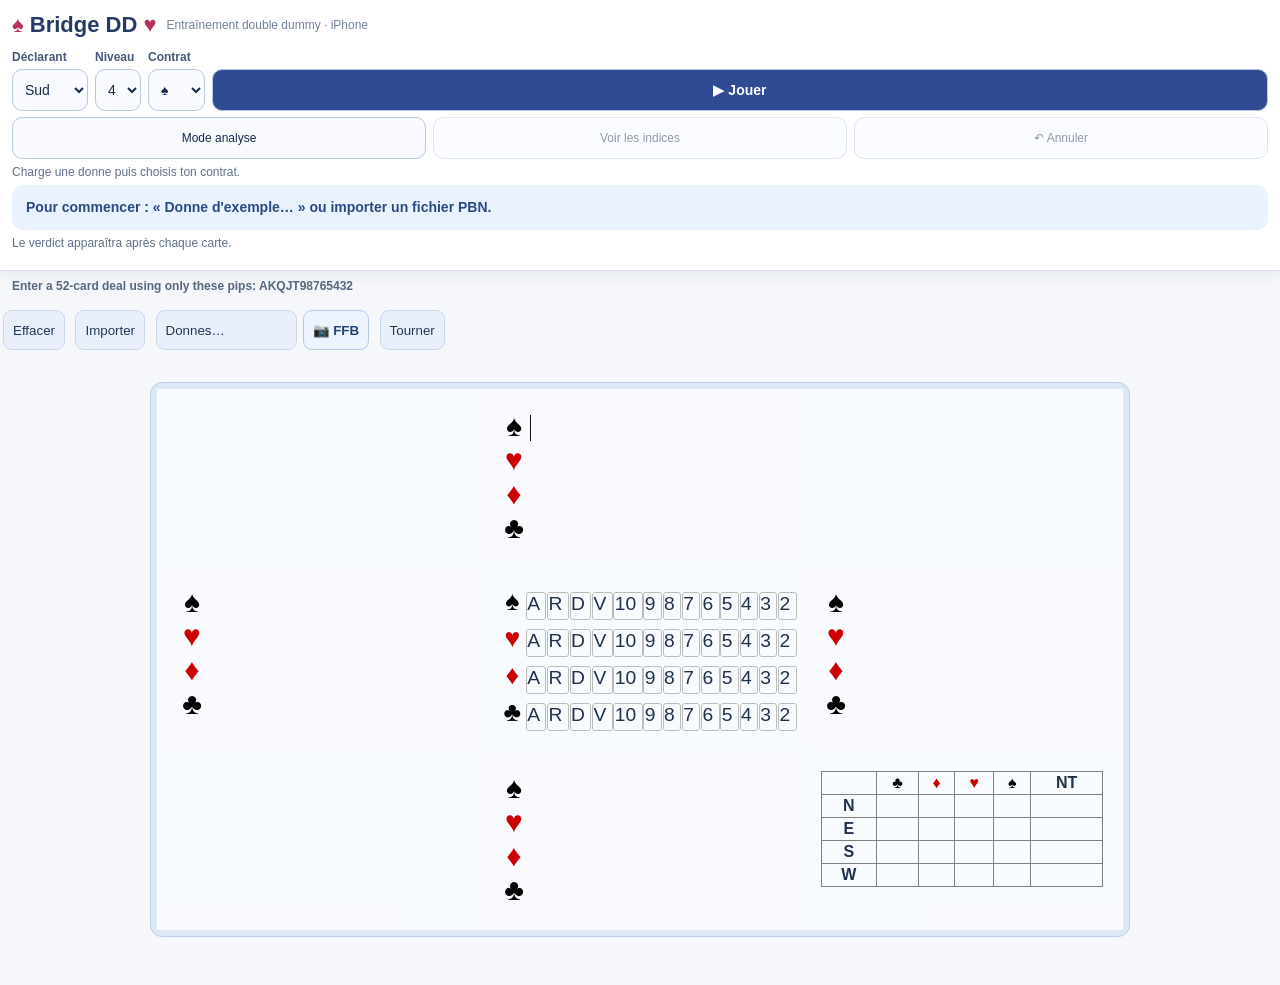
==== BridgeDD/index.html @ 89f928cb "Build Bridge DD with official DDS Web WASM" ====
<!doctype html>

<!-- Copyright 2020-2026 Adam Wildavsky

     Use of this source code is governed by an MIT-style
     license that can be found in the LICENSE file or at
     https://opensource.org/licenses/MIT

     Build WASM (from repo root): ./web/update_wasm.sh
     Serve with cross-origin isolation (required for WASM threads):
       python3 web/serve_web.py
     Then open http://127.0.0.1:8080/dds_web.html
     (file:// UI works; solving needs SharedArrayBuffer via HTTP + COOP/COEP.)
     GitHub Pages cannot set COOP/COEP; coi-serviceworker.js supplies them.
-->

<html lang="fr">
<head>
    <meta charset="utf-8">
    <!-- Safari / iOS WebKit (incl. Firefox on iPhone) ignore COEP credentialless
         for isolation. DDS assets are same-origin, so require-corp is enough. -->
    <script>
    window.coi = { coepCredentialless: () => false };
    </script>
    <script src="coi-serviceworker.js"></script>
    <link rel="stylesheet" type="text/css" href="dds_web.css">
    <title>Bridge DD · Jeu interactif</title>
<meta name="viewport" content="width=device-width, initial-scale=1, viewport-fit=cover">
<meta name="theme-color" content="#304a94">
<link rel="manifest" href="manifest.webmanifest">
<link rel="stylesheet" href="coach.css?v=aligned-v16">
<link rel="stylesheet" href="classic.css?v=aligned-v16">
<link rel="stylesheet" href="ffb_import.css?v=ffb-v3">
</head>
<body onload="pageLoad()">
    <header class="site-header">
        <h1>DDS Web</h1>
        <p class="site-tagline">Double dummy bridge solver in your browser</p>
        <p class="site-repo">
            <a href="https://github.com/dds-bridge/dds"
               target="_blank"
               rel="noopener noreferrer">Source on GitHub</a>
        </p>
    </header>

    <p class="deal-entry-hint">
    Enter a 52-card deal using only these pips: <span id=valid-pips></span>
    </p>

    <button type="button" onclick="clearTestData()">Clear entries</button>
    <button type="button" onclick="chooseDealFile()">Import deal…</button>
    <input id="import-deal-file"
           type="file"
           accept=".pbn,.lin,.dlm,.txt,text/plain"
           hidden
           onchange="handleDealFileSelected(this)">
    <select id="sample-deals"
            aria-label="Sample deals"
            onchange="handleSampleDealSelected(this)">
        <option value="" selected disabled>Sample deals…</option>
    </select>
    <button type="button" onclick="rotateClockwise()">Rotate the hands clockwise</button>

    <div id="play-bar" hidden>
        <button type="button" id="edit-hands" onclick="exitPlay()">Edit hands</button>
    </div>
    <p id="play-hint" hidden>
        Drag a highlighted card onto the trick (or click it).
        Each card shows how the contract ends (=, +N, –N) with best play and defense.
        Undo with ⌘/Ctrl-Z.
    </p>

    <br/>
    <br/>

    <div class="grid-outer">
    <div class="grid-container">
        <div class="grid-item hand-north">
            <span class="hand-suit"><spade-suit>♠</spade-suit><span id="north_spades_cards" class="hand-holding"></span><input id="north_spades" class="hand-suit-input" name="north spades" aria-label="North spades" type="text" autocomplete="off" spellcheck="false"></span><br>
            <span class="hand-suit"><heart-suit>♥</heart-suit><span id="north_hearts_cards" class="hand-holding"></span><input id="north_hearts" class="hand-suit-input" name="north hearts" aria-label="North hearts" type="text" autocomplete="off" spellcheck="false"></span><br>
            <span class="hand-suit"><diamond-suit>♦</diamond-suit><span id="north_diamonds_cards" class="hand-holding"></span><input id="north_diamonds" class="hand-suit-input" name="north diamonds" aria-label="North diamonds" type="text" autocomplete="off" spellcheck="false"></span><br>
            <span class="hand-suit"><club-suit>♣</club-suit><span id="north_clubs_cards" class="hand-holding"></span><input id="north_clubs" class="hand-suit-input" name="north clubs" aria-label="North clubs" type="text" autocomplete="off" spellcheck="false"></span><br>
            <div id="north-card-count" class="hand-card-count" aria-live="polite" hidden></div>
        </div>
        <div class="grid-item hand-east">
            <span class="hand-suit"><spade-suit>♠</spade-suit><span id="east_spades_cards" class="hand-holding"></span><input id="east_spades" class="hand-suit-input" name="east spades" aria-label="East spades" type="text" autocomplete="off" spellcheck="false"></span><br>
            <span class="hand-suit"><heart-suit>♥</heart-suit><span id="east_hearts_cards" class="hand-holding"></span><input id="east_hearts" class="hand-suit-input" name="east hearts" aria-label="East hearts" type="text" autocomplete="off" spellcheck="false"></span><br>
            <span class="hand-suit"><diamond-suit>♦</diamond-suit><span id="east_diamonds_cards" class="hand-holding"></span><input id="east_diamonds" class="hand-suit-input" name="east diamonds" aria-label="East diamonds" type="text" autocomplete="off" spellcheck="false"></span><br>
            <span class="hand-suit"><club-suit>♣</club-suit><span id="east_clubs_cards" class="hand-holding"></span><input id="east_clubs" class="hand-suit-input" name="east clubs" aria-label="East clubs" type="text" autocomplete="off" spellcheck="false"></span><br>
            <div id="east-card-count" class="hand-card-count" aria-live="polite" hidden></div>
        </div>
        <div class="grid-item hand-south">
            <span class="hand-suit"><spade-suit>♠</spade-suit><span id="south_spades_cards" class="hand-holding"></span><input id="south_spades" class="hand-suit-input" name="south spades" aria-label="South spades" type="text" autocomplete="off" spellcheck="false"></span><br>
            <span class="hand-suit"><heart-suit>♥</heart-suit><span id="south_hearts_cards" class="hand-holding"></span><input id="south_hearts" class="hand-suit-input" name="south hearts" aria-label="South hearts" type="text" autocomplete="off" spellcheck="false"></span><br>
            <span class="hand-suit"><diamond-suit>♦</diamond-suit><span id="south_diamonds_cards" class="hand-holding"></span><input id="south_diamonds" class="hand-suit-input" name="south diamonds" aria-label="South diamonds" type="text" autocomplete="off" spellcheck="false"></span><br>
            <span class="hand-suit"><club-suit>♣</club-suit><span id="south_clubs_cards" class="hand-holding"></span><input id="south_clubs" class="hand-suit-input" name="south clubs" aria-label="South clubs" type="text" autocomplete="off" spellcheck="false"></span><br>
            <div id="south-card-count" class="hand-card-count" aria-live="polite" hidden></div>
        </div>
        <div class="grid-item hand-west">
            <span class="hand-suit"><spade-suit>♠</spade-suit><span id="west_spades_cards" class="hand-holding"></span><input id="west_spades" class="hand-suit-input" name="west spades" aria-label="West spades" type="text" autocomplete="off" spellcheck="false"></span><br>
            <span class="hand-suit"><heart-suit>♥</heart-suit><span id="west_hearts_cards" class="hand-holding"></span><input id="west_hearts" class="hand-suit-input" name="west hearts" aria-label="West hearts" type="text" autocomplete="off" spellcheck="false"></span><br>
            <span class="hand-suit"><diamond-suit>♦</diamond-suit><span id="west_diamonds_cards" class="hand-holding"></span><input id="west_diamonds" class="hand-suit-input" name="west diamonds" aria-label="West diamonds" type="text" autocomplete="off" spellcheck="false"></span><br>
            <span class="hand-suit"><club-suit>♣</club-suit><span id="west_clubs_cards" class="hand-holding"></span><input id="west_clubs" class="hand-suit-input" name="west clubs" aria-label="West clubs" type="text" autocomplete="off" spellcheck="false"></span><br>
            <div id="west-card-count" class="hand-card-count" aria-live="polite" hidden></div>
        </div>
        <div class="grid-item grid-filler grid-filler-nw">
            <div id="play-score"
                 hidden
                 aria-live="polite"
                 aria-label="Tricks won"></div>
        </div>
        <div class="grid-item grid-filler grid-filler-ne">
            <div id="contract-status" hidden></div>
        </div>
        <div class="grid-item grid-filler grid-filler-center">
            <div id="deck-status"
                 role="group"
                 aria-label="Cards not yet entered in the diagram"></div>
            <div id="trick-status"
                 class="trick-status"
                 role="status"
                 aria-live="polite"
                 aria-label="Current trick"
                 hidden></div>
        </div>
        <div class="grid-item grid-filler grid-filler-sw" aria-hidden="true"></div>
        <div class="grid-item grid-filler grid-filler-se">
            <div id="result-table-hint" class="result-table-hint" hidden></div>
            <table id="result-table"
                   cellspacing="2"
                   cellpadding="2"
                   border="1">
               <tr>
                    <th valign="top"></th>
                    <th valign="top"><club-suit>♣</club-suit></th>
                    <th valign="top"><diamond-suit>♦</diamond-suit></th>
                    <th valign="top"><heart-suit>♥</heart-suit></th>
                    <th valign="top"><spade-suit>♠</spade-suit></th>
                    <th valign="top">NT</th>
                </tr>
                <tr>
                    <th valign="top">N</th>
                    <td valign="top"><br></td>
                    <td valign="top"><br></td>
                    <td valign="top"><br></td>
                    <td valign="top"><br></td>
                    <td valign="top"><br></td>
                </tr>
                <tr>
                    <th valign="top">E</th>
                    <td valign="top"><br></td>
                    <td valign="top"><br></td>
                    <td valign="top"><br></td>
                    <td valign="top"><br></td>
                    <td valign="top"><br></td>
                </tr>
                <tr>
                    <th valign="top">S</th>
                    <td valign="top"><br></td>
                    <td valign="top"><br></td>
                    <td valign="top"><br></td>
                    <td valign="top"><br></td>
                    <td valign="top"><br></td>
                </tr>
                <tr>
                    <th valign="top">W</th>
                    <td valign="top"><br></td>
                    <td valign="top"><br></td>
                    <td valign="top"><br></td>
                    <td valign="top"><br></td>
                    <td valign="top"><br></td>
                </tr>
            </table>
            <p id="result" aria-live="polite"></p>
        </div>
    </div>
    </div>

    <section id="faq" class="faq" aria-labelledby="faq-heading">
        <h2 id="faq-heading">FAQ</h2>
        <details>
            <summary>What is DDS Web?</summary>
            <p>
                DDS Web is a browser demo of
                <a href="https://github.com/dds-bridge/dds"
                   target="_blank"
                   rel="noopener noreferrer">DDS</a>,
                a double dummy originally written by Bo Haglund. It runs entirely
                client-side via WebAssembly: enter a deal (or import one),
                and the page fills a double-dummy table of max tricks by
                declarer and strain.
            </p>
        </details>
        <details>
            <summary>Does my deal leave my browser?</summary>
            <p>
                No. Cards, imports, and solve results stay on your device.
                The solver module is downloaded once with the page; nothing
                is sent to a server to analyze a deal.
            </p>
        </details>
        <details>
            <summary>How do I play through a contract?</summary>
            <p>
                After the double-dummy table appears, click a cell to enter
                play for that declarer and strain (or that seat on lead for a
                partial deal). Drag or click a highlighted card to play it;
                each card shows the contract outcome with best play and
                defense. Undo with ⌘/Ctrl-Z, or choose Edit hands to leave
                play mode.
            </p>
        </details>
    </section>

    <script src="dds_web_wasm_bin.js"></script>
    <script src="dds_web_wasm.js"></script>
    <script src="dds_web_deal_import.js"></script>
    <script src="dds_web_core.js"></script>
    <script src="dds_web_solve.js"></script>
    <script src="dds_web_play.js"></script>
    <script src="dds_web_sample_deals.js"></script>
    <script src="dds_web.js"></script>
<script src="coach_rules.js?v=optimal-v14"></script>
<script src="coach.js?v=played-v15"></script>
<script src="classic.js?v=aligned-v16"></script>
<script src="ffb_parse.js?v=ffb-v3"></script>
<script src="ffb_fast.js?v=ffb-v3"></script>
<script src="ffb_import.js?v=ffb-v5"></script>

</body>
</html>
---- BridgeDD/dds_web.css ----
/* Copyright 2020-2026 Adam Wildavsky

   Use of this source code is governed by an MIT-style
   license that can be found in the LICENSE file or at
   https://opensource.org/licenses/MIT
*/

.site-header {
  margin: 0 0 1rem;
}

.site-header h1 {
  margin: 0 0 0.25rem;
  font-size: 1.75rem;
  font-weight: 700;
}

.site-tagline {
  margin: 0 0 0.35rem;
  color: #333;
}

.site-repo {
  margin: 0;
}

.site-repo a {
  color: #0b57d0;
}

.deal-entry-hint {
  margin: 0 0 0.75rem;
  font-size: 1.1rem;
  font-weight: 600;
}

.faq {
  max-width: 1100px;
  margin: 1.5rem 0 2rem;
}

.faq h2 {
  margin: 0 0 0.5rem;
  font-size: 1.25rem;
}

.faq details {
  margin: 0.35rem 0;
  border-top: 1px solid #ccc;
  padding: 0.4rem 0;
}

.faq details:last-child {
  border-bottom: 1px solid #ccc;
}

.faq summary {
  cursor: pointer;
  font-weight: 600;
}

.faq details p {
  margin: 0.5rem 0 0.25rem;
  max-width: 42rem;
  line-height: 1.45;
}

.faq code {
  font-size: 0.95em;
}

/* Toolbar controls: flat 1px chrome like
   https://macroxue.github.io/bridge-solver/web/ — Sample deals keeps a CSS
   chevron as the only visual difference from Clear / Import / Rotate. */
body > button[type="button"],
#sample-deals {
  appearance: none;
  -webkit-appearance: none;
  background: #efefef;
  color: #000;
  border: 1px solid #767676;
  border-radius: 2px;
  box-sizing: border-box;
  height: 20px;
  padding: 0 6px;
  vertical-align: middle;
  cursor: pointer;
}

#sample-deals {
  background-image: url("data:image/svg+xml,%3Csvg xmlns='http://www.w3.org/2000/svg' viewBox='0 0 10 6'%3E%3Cpath d='M0 0l5 6 5-6z' fill='%23555'/%3E%3C/svg%3E");
  background-repeat: no-repeat;
  background-position: right 0.45rem center;
  background-size: 0.55rem;
  padding-right: 1.6rem;
}

.grid-outer {
  background-color: #2196F3;
  padding: 10px;
  max-width: 1100px;
}

.grid-container {
  display: grid;
  grid-template-areas:
    "nw north ne"
    "west center east"
    "sw south se";
  grid-template-columns: 1.5fr 1.5fr 1.5fr;
  background-color: #2196F3;
}

.hand-north {
  grid-area: north;
}

.hand-east {
  grid-area: east;
}

.hand-south {
  grid-area: south;
}

.hand-west {
  grid-area: west;
}

.grid-filler-nw {
  grid-area: nw;
}

.grid-filler-ne {
  grid-area: ne;
}

.grid-filler-center {
  grid-area: center;
}

.grid-item.grid-filler-center {
  align-items: center;
  display: flex;
  font-size: 30px;
  justify-content: flex-start;
  /* Keep left padding so suit glyphs line up with N/S; free space toward East. */
  padding-right: 0.25rem;
}

.grid-filler-sw {
  grid-area: sw;
}

.grid-filler-se {
  grid-area: se;
}

.grid-item {
  background-color: rgba(255, 255, 255, 0.8);
  border: 0px solid rgba(0, 0, 0, 0.8);
  /* Allow long holdings to overflow the cell instead of widening the column. */
  min-width: 0;
  padding: 20px;
  font-size: 30px;
  text-align: center;
}

.grid-item.hand-north,
.grid-item.hand-east,
.grid-item.hand-south,
.grid-item.hand-west {
  text-align: left;
}

.grid-filler {
  padding: 20px;
}

/* After .grid-item so font-size wins over the hand diagram's 30px. */
.grid-item.grid-filler-ne {
  align-items: center;
  display: flex;
  font-size: 1.25rem;
  justify-content: center;
}

.grid-item.grid-filler-se {
  align-items: center;
  display: flex;
  flex-direction: column;
  font-size: 1rem;
  justify-content: center;
}

.result-table-hint {
  font-size: 0.85rem;
  line-height: 1.2;
  margin-bottom: 0.35em;
  text-align: center;
}

#result {
  font-size: 0.9rem;
  line-height: 1.2;
  margin: 0.45em 0 0;
  min-height: 1.2em;
  text-align: center;
}

.contract-status-panel {
  align-items: baseline;
  display: flex;
  gap: 0.2em;
  line-height: 1.2;
  text-align: center;
}

.contract-status-denom {
  font-size: 1.6em;
}

.contract-status-by {
  font-size: 1em;
}

.contract-status-declarer {
  font-size: 1.6em;
  font-weight: 700;
}

#result-table {
  border-collapse: collapse;
  width: 100%;
}

#result-table td {
  cursor: pointer;
}

#result-table td:focus-visible {
  outline: 2px solid #1565c0;
  outline-offset: -2px;
}

#result-table td.result-cell-selected {
  background-color: #bbdefb;
  outline: 2px solid #1565c0;
  outline-offset: -2px;
}

.hand-card-count {
  font-size: 1rem;
  margin-top: 0.25rem;
  /* Match .grid-item's 30px × 1em suit-glyph column (not 1em of 1rem). */
  padding-left: 30px;
}

.hand-holding {
  display: inline;
}

.hand-suit,
.deck-suit-row {
  align-items: baseline;
  gap: 0;
  text-align: left;
  white-space: nowrap;
}

.hand-suit {
  cursor: text;
  display: inline-flex;
}

.deck-suit-row {
  display: flex;
  min-height: 1.2em;
}

/* Fixed glyph column so first pip of each suit / seat shares one vertical edge. */
.hand-suit > :is(spade-suit, heart-suit, diamond-suit, club-suit),
.deck-suit-row > :is(spade-suit, heart-suit, diamond-suit, club-suit) {
  display: inline-block;
  flex: 0 0 1em;
  text-align: center;
  width: 1em;
}

.hand-suit-input {
  background: transparent;
  border: none;
  caret-color: transparent;
  color: transparent;
  font: inherit;
  margin: 0;
  min-width: 0.65em;
  outline: none;
  padding: 0;
  width: 0.65em;
}

.hand-suit-input:focus {
  caret-color: transparent;
}

.hand-card {
  background: transparent;
  border: 1px solid #bbb;
  border-radius: 0.15em;
  color: inherit;
  cursor: text;
  /* Below the seat's 30px so corner trick digits clear the pip glyph. */
  font-size: 0.72em;
  line-height: 1.15;
  /* No left margin: suit glyph sits flush; right margin separates dealt pips. */
  margin: 0 0.04em 0 0;
  padding: 0 0.28em 0.18em 0.02em;
  position: relative;
}

.hand-card[draggable="true"] {
  cursor: grab;
}

.hand-card-dragging {
  opacity: 0.45;
}

.drop-target-active {
  outline: 2px dashed #333;
  outline-offset: -4px;
}

.hand-card-tricks {
  bottom: 0.02em;
  font-size: 0.42em;
  font-weight: 700;
  line-height: 1;
  position: absolute;
  right: 0.04em;
}

.hand-card:hover,
.hand-card:focus-visible {
  border-color: #555;
  outline: none;
  text-decoration: none;
}

.hand-caret {
  animation: hand-caret-blink 1s step-end infinite;
  background: #111;
  display: inline-block;
  height: 0.85em;
  margin: 0 0.02em;
  vertical-align: middle;
  width: 1px;
}

@keyframes hand-caret-blink {
  50% {
    opacity: 0;
  }
}

td {
  text-align: center;
}

#deck-status {
  display: flex;
  flex-direction: column;
  gap: 0.15rem;
  line-height: 1.25;
  text-align: left;
  white-space: nowrap;
}

#play-bar {
  align-items: center;
  display: flex;
  gap: 0.5rem;
  justify-content: space-between;
  margin-top: 0.5rem;
  max-width: 1100px;
}

#play-bar[hidden],
#play-hint[hidden],
#play-score[hidden],
#trick-status[hidden] {
  display: none !important;
}

#play-hint {
  color: #444;
  font-size: 0.95rem;
  margin: 0.4rem 0 0;
  max-width: 1100px;
}

#play-score {
  font-size: 0.55em;
  font-weight: 700;
  line-height: 1.3;
  text-align: left;
  white-space: nowrap;
}

.grid-item.grid-filler-nw {
  align-items: flex-start;
  display: flex;
  font-size: 30px;
  justify-content: flex-start;
}

.trick-status {
  display: grid;
  font-family: monospace;
  font-size: 0.85em;
  gap: 0.35rem 0.5rem;
  grid-template-areas:
    ". n ."
    "w . e"
    ". s .";
  grid-template-columns: repeat(3, minmax(2.2rem, auto));
  justify-items: center;
  line-height: 1.2;
}

.trick-status .trick-n { grid-area: n; }
.trick-status .trick-w { grid-area: w; }
.trick-status .trick-e { grid-area: e; }
.trick-status .trick-s { grid-area: s; }

.trick-status .trick-card {
  background: #fff;
  border: 1px solid #ccc;
  border-radius: 3px;
  min-width: 2rem;
  padding: 0.1rem 0.25rem;
  text-align: center;
}

/* Defense if an empty shell slips into the DOM (start of play / mid-trick). */
.trick-status .trick-card:empty,
.trick-status .trick-card[hidden] {
  display: none !important;
}

.hand-card.hand-card-playable {
  background: #eef6ff;
  border-color: #99c;
  cursor: grab;
}

.hand-card.hand-card-playable:hover,
.hand-card.hand-card-playable:focus-visible {
  background: #d8ebff;
  border-color: #678;
}

.hand-card-tricks.diff-plus,
.hand-card-tricks.diff-zero {
  color: #080;
}

.hand-card-tricks.diff-minus {
  color: #c00;
}

body.playing .hand-suit-input {
  pointer-events: none;
}

body.playing #deck-status {
  display: none;
}

/* Suit glyphs are DOM text; .hand-card sets color: inherit so nested/sibling
   pips stay black even when the suit glyph is red. */
spade-suit,
club-suit {
  color: #000;
}

heart-suit,
diamond-suit {
  color: #c00;
}
---- BridgeDD/coach.css ----
:root{font-family:-apple-system,BlinkMacSystemFont,"Segoe UI",sans-serif;color-scheme:light}
*{box-sizing:border-box}
body{background:#f5f7fb!important;color:#20314b!important;max-width:100vw;overflow-x:hidden;margin:0;padding:0 0 30px}
#coach-toolbar{padding:12px 12px 14px;background:#fff;border-bottom:1px solid #d6e0ef;box-shadow:0 2px 15px #0e275218}
.coach-title{display:flex;align-items:center;gap:10px;flex-wrap:wrap;margin-bottom:12px}
.coach-title strong{font-size:22px;color:#b83158}
.coach-title strong span{color:#263a68}
.coach-title small{color:#71819a;font-size:12px}
.coach-fields,.coach-actions{display:flex;gap:7px;align-items:end;flex-wrap:wrap;margin:6px 0}
.coach-fields label{display:flex;flex-direction:column;gap:5px;font-size:12px;color:#465a78;font-weight:650}
#coach-toolbar select,#coach-toolbar button{border:1px solid #b8c9e2;border-radius:10px;background:#f8faff;color:#182b4d;padding:9px 8px;min-height:42px;font-size:14px;touch-action:manipulation}
#coach-toolbar button{cursor:pointer}
#coach-toolbar button:disabled{opacity:.48}
#coach-toolbar .coach-primary{background:#304a94;color:#fff;font-weight:700;flex:1;min-width:130px}
.coach-actions>button{flex:1;font-size:12px!important;padding:9px 5px!important}
.coach-hint{font-size:12px;color:#60718a;margin:6px 0}
.coach-verdict{padding:12px 14px;border-radius:11px;font-size:14px;font-weight:600;line-height:1.5}
.coach-verdict.neutral{background:#eaf1ff;color:#294b83}
.coach-verdict.good{background:#dff4e7;color:#12623b}
.coach-verdict.bad{background:#fff0eb;color:#992c23}
.site-header,#faq{display:none!important}
.deal-entry-hint{padding:8px 12px 0;font-size:12px!important;color:#56677f}
body>button,body>#sample-deals{margin:5px 3px!important;min-height:40px;height:auto!important;border-radius:9px!important;background:#eaf0fb!important;color:#213759!important;border:1px solid #cbd8eb!important;padding:7px 9px!important}
#play-bar{padding:7px 12px}#play-hint{padding:0 12px;font-size:12px;color:#596981;line-height:1.5}
.grid-outer{max-width:980px!important;width:calc(100% - 12px);margin:9px auto!important;border:1px solid #bdcde6;border-radius:12px!important;background:#dce8f5!important;padding:6px!important}
.grid-container{background:transparent!important}
.hand-card{touch-action:manipulation;cursor:pointer}
.hand-card-playable{outline:0!important;outline-offset:0}
.coach-training .hand-card-tricks,.coach-training #result-table{display:none!important}

/* V16 : aucune bordure/fond/case autour des cartes, sur PC comme sur mobile.
   Optimal en vert vif, non optimal en noir, déjà jouée en gris. */
#coach-color-legend[hidden]{display:none!important}
.coach-color-legend{
 display:flex;align-items:center;gap:11px;flex-wrap:wrap;
 margin:3px 0 5px;font-size:12px;color:#687992;line-height:1.2;
}
.bridge-key-green{color:#00ad39;font-weight:900}
.bridge-key-black{color:#050505;font-weight:750}
#coach-color-progress{color:#62728b;font-weight:500}
.grid-item .hand-holding{gap:3px!important}
.grid-item .hand-holding>.hand-card,
.grid-item .hand-holding>.hand-card.hand-card-playable,
.grid-item .hand-holding>.hand-card.hand-card-playable:hover{
 background:transparent!important;
 border:0!important;border-radius:0!important;
 box-shadow:none!important;
 outline:0!important;
 text-decoration:none!important;
}
.grid-item .hand-holding>.hand-card:focus-visible{
 outline:0!important;
 text-decoration:underline!important;
}
body.playing.coach-analysis .grid-item .hand-holding>.hand-card.hand-card-playable.bridge-optimal{
 color:#00ad39!important;-webkit-text-fill-color:#00ad39!important;
 font-weight:900!important;
 background:transparent!important;border:0!important;outline:0!important;
}
body.playing.coach-analysis .grid-item .hand-holding>.hand-card.hand-card-playable.bridge-nonoptimal{
 color:#050505!important;-webkit-text-fill-color:#050505!important;
 font-weight:600!important;
 background:transparent!important;border:0!important;outline:0!important;
}
body.playing .grid-item .hand-holding>.hand-card.bridge-played,
body.playing.coach-analysis .grid-item .hand-holding>.hand-card.bridge-played{
 color:#a0a5ad!important;-webkit-text-fill-color:#a0a5ad!important;
 opacity:1!important;
 font-weight:500!important;
 background:transparent!important;border:0!important;box-shadow:none!important;
 text-decoration:none!important;
 cursor:default!important;
}
body.playing.coach-analysis .hand-card-tricks{display:none!important}
@media(max-width:650px){
 #coach-color-legend{font-size:10px;gap:8px;margin:2px 1px}
 #coach-color-progress{display:none}
}
---- BridgeDD/classic.css ----
/* Bridge DD : diagramme compact traditionnel pour téléphone.
   Chaque valeur reste un bouton DDS jouable, visuellement sans cadre. */
.bridge-compass{display:none!important}
@media (max-width:650px){
 html,body{width:100%;max-width:100%;overflow-x:hidden}
 body{padding-bottom:8px!important;background:#fbfcfe!important}
 #coach-toolbar{padding:5px 7px 7px!important;box-shadow:none!important}
 .coach-title{margin:0 0 3px!important}
 .coach-title strong{font-size:17px!important}
 .coach-title small{display:none!important}
 .coach-fields{display:grid!important;grid-template-columns:repeat(3,minmax(0,1fr)) minmax(86px,1.3fr);gap:4px!important;align-items:end;margin:2px 0 4px!important}
 .coach-fields label{font-size:10px;gap:2px;min-width:0}
 #coach-toolbar select{height:29px;min-height:29px;max-width:100%;font-size:13px;padding:3px 2px;border-radius:7px}
 #coach-toolbar .coach-primary{min-width:0;min-height:29px;height:29px;font-size:12px;padding:3px;border-radius:7px;white-space:nowrap}
 .coach-actions{display:flex;flex-wrap:nowrap;gap:4px;margin:4px 0}
 #coach-toolbar .coach-actions>button{min-width:0;min-height:30px;height:30px;padding:3px 2px!important;font-size:11px!important;border-radius:7px}
 #coach-step,#coach-progress,.deal-entry-hint,body>br{display:none!important}
 .coach-verdict{padding:5px 8px;line-height:1.3;font-size:12px;border-radius:7px}
 body>button,body>#sample-deals{margin:2px 1px!important;padding:3px 5px!important;font-size:11px!important;height:29px!important;min-height:29px!important;border-radius:7px!important}
 body>#sample-deals{width:94px;max-width:94px}
 #play-bar{margin:2px 6px;padding:0;min-height:0}
 #play-bar button{min-height:29px!important;height:29px!important;padding:3px 12px!important;border-radius:18px!important;border:1px solid #bdcce2!important;background:#e8effa!important;color:#294579!important;font-size:12px!important}
 #play-hint{display:none!important}

 /* Disposition classique : Nord au-dessus, Ouest et Est, Sud en-dessous */
 .grid-outer{box-sizing:border-box;width:calc(100% - 10px)!important;max-width:430px!important;margin:5px auto!important;padding:12px 3px!important;border:1px solid #d0dbea!important;border-radius:8px!important;background:#fff!important;overflow:visible!important}
 .grid-container{
   display:grid!important;
   grid-template-areas:"north north north" "west center east" "south south south"!important;
   grid-template-columns:minmax(0,43%) minmax(0,14%) minmax(0,43%)!important;
   grid-template-rows:auto auto auto!important;
   gap:12px 0!important;width:100%;max-width:100%;
   background:#fff!important;
 }
 .grid-item.hand-north,.grid-item.hand-south,.grid-item.hand-west,.grid-item.hand-east{
   box-sizing:border-box;display:flex!important;flex-direction:column!important;
   align-items:stretch!important;gap:0!important;
   background:transparent!important;border:0!important;
   padding:0!important;margin:0!important;
   max-width:100%!important;min-width:0!important;max-height:none!important;
   overflow:visible!important;white-space:nowrap!important;
   text-align:left!important;font-size:18px!important;line-height:1.3!important;
 }
 .grid-item.hand-north,.grid-item.hand-south{width:54%!important;justify-self:center!important;margin:0!important;align-self:center!important}
 .grid-item.hand-west{width:100%!important;padding:0 2px!important;justify-self:end!important;align-self:center!important}
 .grid-item.hand-east{width:100%!important;padding:0 2px!important;justify-self:start!important;align-self:center!important}
 .grid-item.hand-north>br,.grid-item.hand-west>br,.grid-item.hand-east>br,.grid-item.hand-south>br{display:none!important}
 .grid-item .hand-suit{
   box-sizing:border-box;position:relative!important;display:flex!important;
   align-items:center!important;gap:3px!important;
   margin:0!important;padding:0!important;
   width:100%!important;min-width:0!important;min-height:34px!important;
   white-space:nowrap!important;font:inherit!important;cursor:pointer!important;
 }
 .grid-item .hand-suit>:is(spade-suit,heart-suit,diamond-suit,club-suit){
   display:inline-block!important;flex:0 0 18px!important;width:18px!important;
   text-align:center!important;font-size:19px!important;line-height:1.25!important;
 }
 .grid-item .hand-holding{
   box-sizing:border-box!important;display:flex!important;flex:1 1 auto!important;
   flex-wrap:nowrap!important;min-width:0!important;max-width:100%!important;
   align-items:center!important;justify-content:flex-start!important;
   gap:3px!important;overflow:visible!important;
   white-space:nowrap!important;line-height:1.2!important;
   font-size:var(--bridge-pip-font,18px)!important;
 }
 /* Cartes affichées comme un texte, sans cases, mais boutons jouables. */
 .grid-item .hand-holding>.hand-card{
   box-sizing:border-box!important;position:relative!important;display:inline-flex!important;
   align-items:center!important;justify-content:center!important;
   flex:0 0 auto!important;width:auto!important;min-width:0!important;max-width:none!important;
   height:34px!important;min-height:34px!important;
   padding:0 1px!important;margin:0!important;
   border:0!important;border-radius:0!important;
   background:transparent!important;box-shadow:none!important;
   color:#18243c!important;opacity:1!important;
   font-family:-apple-system,BlinkMacSystemFont,Arial,sans-serif!important;
   font-size:inherit!important;font-weight:500!important;line-height:1.1!important;
   letter-spacing:0!important;text-decoration:none!important;
   cursor:pointer!important;touch-action:manipulation!important;
   -webkit-tap-highlight-color:rgba(48,93,177,.2);
 }
 .grid-item .hand-card:disabled{opacity:.58!important}
 .grid-item .hand-card.hand-card-playable{
   color:inherit;
   background:transparent!important;
   border:0!important;outline:0!important;
   box-shadow:none!important;
 }
 .grid-item .hand-card:focus-visible{outline:none!important;text-decoration:underline!important}
 .grid-item .hand-card-tricks{font-size:9px!important;right:-1px;bottom:-1px}
 .grid-item .hand-suit-input{
   position:absolute!important;top:0;right:0;width:1px!important;
   min-width:1px!important;max-width:1px!important;height:1px!important;
   opacity:0!important;padding:0!important;border:0!important;pointer-events:none!important;
 }
 .grid-item .hand-card-count{display:none!important}
 .grid-item.grid-filler-center{
   box-sizing:border-box;grid-area:center!important;
   display:flex!important;position:relative!important;
   justify-content:center!important;align-items:center!important;
   min-width:0!important;min-height:136px!important;height:auto!important;
   padding:0!important;overflow:visible!important;background:transparent!important;
 }
 #deck-status{display:none!important}
 .bridge-compass{
   display:block!important;position:relative;flex:none;width:50px;height:50px;max-width:100%;
   background:#00821b;color:#fff;pointer-events:none;
   font:600 12px/1 Arial,sans-serif;
 }
 .bridge-compass span{position:absolute}
 .bridge-compass .north{top:5px;left:50%;transform:translateX(-50%)}
 .bridge-compass .south{bottom:5px;left:50%;transform:translateX(-50%)}
 .bridge-compass .west{top:50%;left:6px;transform:translateY(-50%)}
 .bridge-compass .east{top:50%;right:6px;transform:translateY(-50%)}
 #trick-status{
   position:absolute!important;left:50%!important;top:50%!important;
   transform:translate(-50%,-50%);width:87px!important;
   max-width:none!important;min-height:65px!important;z-index:2;
   pointer-events:none;grid-template-columns:repeat(3,minmax(17px,auto))!important;
   gap:2px!important;align-items:center!important;justify-items:center!important;
   font:600 12px/1.1 Arial,sans-serif!important;
 }
 #trick-status[hidden]{display:none!important}
 #trick-status .trick-card{
   display:block!important;box-sizing:border-box;min-width:24px!important;
   padding:2px 3px!important;border:1px solid #a1b6ce!important;
   border-radius:4px!important;background:white!important;
   color:#172b4b!important;white-space:nowrap!important;text-align:center!important;
 }
 .grid-filler-nw,.grid-filler-ne,.grid-filler-sw,.grid-filler-se,.result-table-hint,#result-table{display:none!important}
}
@media(max-width:359px){
 .grid-item .hand-suit{gap:2px!important;min-height:25px!important}
 .grid-item .hand-suit>:is(spade-suit,heart-suit,diamond-suit,club-suit){
   flex-basis:16px!important;width:16px!important;font-size:18px!important;
 }
 .grid-item .hand-holding{gap:3px!important}
 .bridge-compass{width:45px;height:45px}
}

/* V16 — Un seul écart entre toutes les cartes, sans distinction de longueur.
   Les mains sont symétriques autour du centre. Les boutons restent tactiles
   grâce à la hauteur des lignes, sans créer de cadres. */
@media(max-width:650px){
 .grid-item .hand-holding,
 .grid-item .hand-holding.bridge-spacious,
 .grid-item .hand-holding.bridge-medium,
 .grid-item .hand-holding.bridge-dense {
   gap:3px!important;
 }
 .grid-item .hand-holding>.hand-card,
 .grid-item .hand-holding.bridge-spacious>.hand-card,
 .grid-item .hand-holding.bridge-medium>.hand-card,
 .grid-item .hand-holding.bridge-dense>.hand-card{
   padding:0 1px!important;
   margin:0!important;
   min-height:34px!important;
   height:34px!important;
   border:0!important;border-radius:0!important;
   outline:none!important;
   background:transparent!important;
   box-shadow:none!important;
   text-decoration:none!important;
 }
 body.playing.coach-analysis .grid-item .hand-holding>.hand-card.hand-card-playable.bridge-optimal{
   color:#00ad39!important;-webkit-text-fill-color:#00ad39!important;
   font-weight:900!important;
   background:transparent!important;
   border:0!important;
 }
 body.playing.coach-analysis .grid-item .hand-holding>.hand-card.hand-card-playable.bridge-nonoptimal{
   color:#050505!important;-webkit-text-fill-color:#050505!important;
   font-weight:600!important;
   background:transparent!important;
   border:0!important;
 }
 body.playing .grid-item .hand-holding>.hand-card.bridge-played,
 body.playing.coach-analysis .grid-item .hand-holding>.hand-card.bridge-played{
   color:#a0a5ad!important;-webkit-text-fill-color:#a0a5ad!important;
   background:transparent!important;
   font-weight:500!important;
   text-decoration:none!important;
   border:0!important;
   outline:0!important;
   opacity:1!important;
 }
}
---- BridgeDD/ffb_import.css ----
/* Reconnaissance de captures FFB — écran de vérification tactile. */
#ffb-select{background:#edf3ff!important;border-color:#b6c9e9!important;color:#23427c!important;font-weight:700!important}
#ffb-dialog[hidden],#ffb-complete[hidden],#ffb-image-details[hidden]{display:none!important}
#ffb-dialog{position:fixed;inset:0;z-index:9999;font-family:-apple-system,BlinkMacSystemFont,"Segoe UI",sans-serif}
.ffb-scrim{position:absolute;inset:0;background:rgba(15,28,52,.57)}
.ffb-sheet{
 position:absolute;inset:5% 3% 4%;
 background:#fff;border-radius:16px;
 padding:12px 12px 20px;overflow-y:auto;
 box-shadow:0 12px 42px #0e264d66;
 color:#203755;overscroll-behavior:contain;
}
.ffb-head{display:flex;align-items:center;justify-content:space-between;gap:10px}
.ffb-head strong{font-size:18px}
.ffb-sheet button{border:1px solid #aebfdd;background:#eef3fc;color:#1e3968;border-radius:9px;padding:7px 10px;min-height:37px;font-size:13px;touch-action:manipulation}
.ffb-sheet button:disabled{opacity:.48}
#ffb-status{font-size:12px;line-height:1.5;color:#536b86}
#ffb-image-details{border:1px solid #d0dbeb;border-radius:8px;padding:4px 9px;margin:6px 0;font-size:12px}
#ffb-image-details img{display:block;width:100%;height:auto;max-height:210px;object-fit:contain;margin-top:7px}
.ffb-hands{display:grid;grid-template-columns:repeat(2,minmax(0,1fr));gap:9px}
.ffb-seat{min-width:0;border:1px solid #cad6ea;border-radius:11px;padding:6px 7px;margin:0}
.ffb-seat legend{font-weight:750;color:#284573;padding:0 4px;font-size:14px}
.ffb-suit-row{display:flex;align-items:center;gap:4px;margin:4px 0}
.ffb-glyph{font-size:19px;color:#151923;flex:0 0 20px}
.ffb-glyph.red{color:#d52e28}
.ffb-suit-row input{
 display:block;min-width:0;flex:1;
 background:#f7f9fe;border:1px solid #b9cbe4;border-radius:5px;
 font:600 15px/1.3 -apple-system,BlinkMacSystemFont,sans-serif;
 color:#1b2d4a;padding:5px 3px;
}
.ffb-validation{font-size:12px;line-height:1.6;border-radius:9px;padding:9px;margin:10px 0}
.ffb-validation.good{color:#17623b;background:#e4f5e8}
.ffb-validation.warn{color:#7c4b17;background:#fff3e4}
.ffb-buttons{display:flex;align-items:center;gap:7px;flex-wrap:wrap}
#ffb-apply{background:#304a94;color:white;font-weight:750;flex:1}
.ffb-privacy{color:#69809b;font-size:11px;line-height:1.45}
@media(max-width:360px){
 .ffb-sheet{inset:3% 2% 2%;padding:10px}
 .ffb-suit-row input{font-size:13px}
 .ffb-seat{padding:5px}
}
@media (max-width:650px){
 #ffb-select{min-height:29px!important;height:29px!important;margin:2px 1px!important;padding:3px 6px!important;font-size:11px!important;border-radius:7px!important}
}
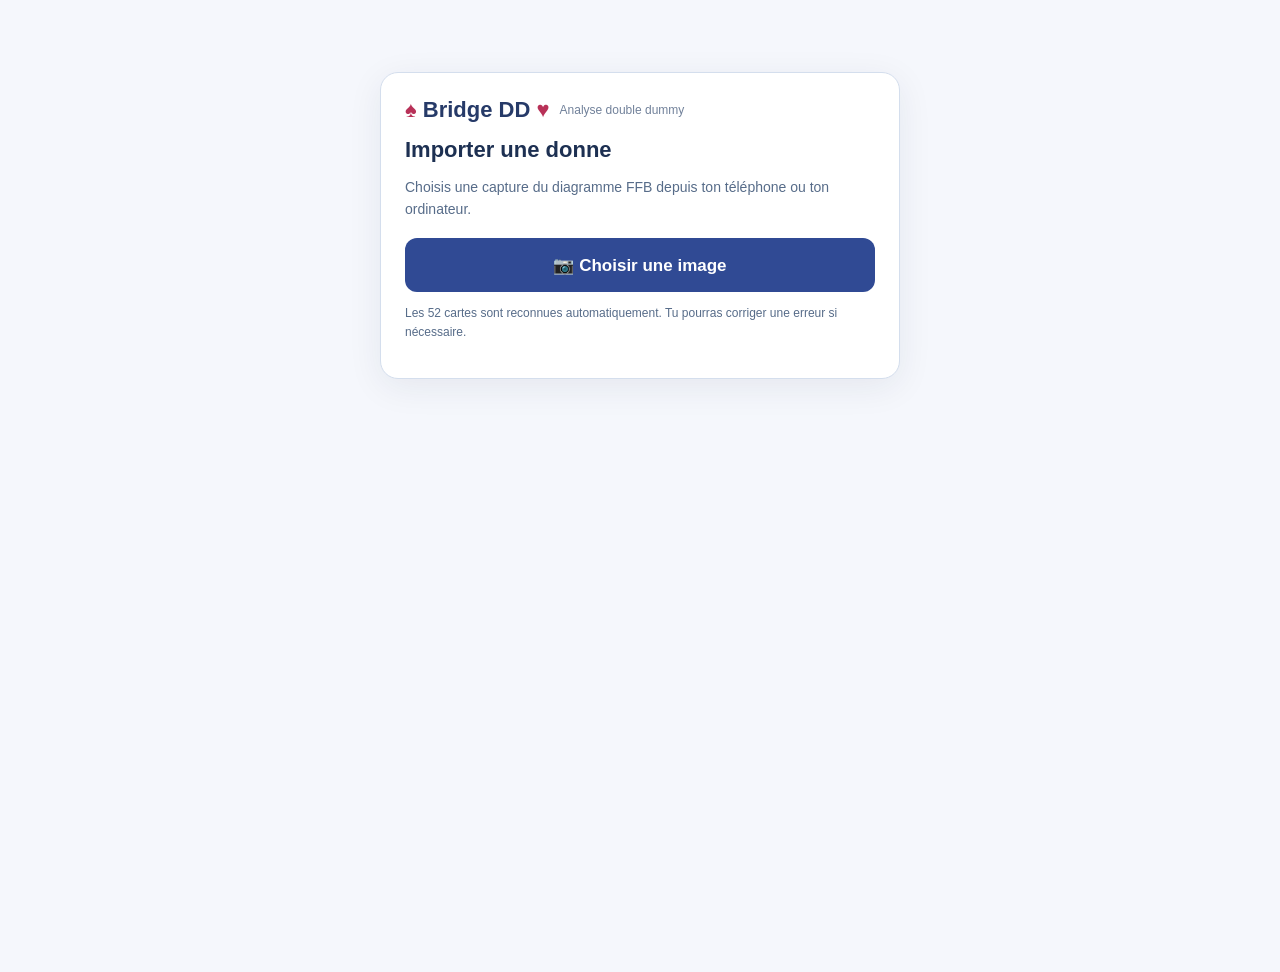
==== commit 880041b9: "Build Bridge DD with official DDS Web WASM" ====
--- a/BridgeDD/index.html
+++ b/BridgeDD/index.html
@@ -28,7 +28,7 @@
 <meta name="viewport" content="width=device-width, initial-scale=1, viewport-fit=cover">
 <meta name="theme-color" content="#304a94">
 <link rel="manifest" href="manifest.webmanifest">
-<link rel="stylesheet" href="coach.css?v=aligned-v16">
+<link rel="stylesheet" href="coach.css?v=wizard-v17">
 <link rel="stylesheet" href="classic.css?v=aligned-v16">
 <link rel="stylesheet" href="ffb_import.css?v=ffb-v3">
 </head>
@@ -221,11 +221,11 @@
     <script src="dds_web_sample_deals.js"></script>
     <script src="dds_web.js"></script>
 <script src="coach_rules.js?v=optimal-v14"></script>
-<script src="coach.js?v=played-v15"></script>
+<script src="coach.js?v=wizard-v17"></script>
 <script src="classic.js?v=aligned-v16"></script>
 <script src="ffb_parse.js?v=ffb-v3"></script>
 <script src="ffb_fast.js?v=ffb-v3"></script>
-<script src="ffb_import.js?v=ffb-v5"></script>
+<script src="ffb_import.js?v=wizard-v17"></script>
 
 </body>
 </html>
--- a/BridgeDD/coach.css
+++ b/BridgeDD/coach.css
@@ -76,3 +76,83 @@
  #coach-color-legend{font-size:10px;gap:8px;margin:2px 1px}
  #coach-color-progress{display:none}
 }
+
+/* V17 — parcours guidé photo → contrat → jeu (mode analyse unique). */
+body.bridge-wizard[data-bridge-stage="photo"]>:not(#coach-toolbar):not(#ffb-dialog):not(script):not(style),
+body.bridge-wizard[data-bridge-stage="contract"]>:not(#coach-toolbar):not(#ffb-dialog):not(script):not(style){
+ display:none!important;
+}
+body.bridge-wizard[data-bridge-stage="play"]>button,
+body.bridge-wizard[data-bridge-stage="play"]>select,
+body.bridge-wizard[data-bridge-stage="play"]>input,
+body.bridge-wizard[data-bridge-stage="play"]>.deal-entry-hint,
+body.bridge-wizard[data-bridge-stage="play"]>#play-bar,
+body.bridge-wizard[data-bridge-stage="play"]>#play-hint,
+body.bridge-wizard[data-bridge-stage="play"]>br{
+ display:none!important;
+}
+#bridge-step-photo[hidden],#bridge-step-contract[hidden],#bridge-step-play[hidden],
+#bridge-contract-error[hidden]{display:none!important}
+body.bridge-wizard[data-bridge-stage="photo"],
+body.bridge-wizard[data-bridge-stage="contract"]{
+ min-height:100vh;background:#f5f7fc!important;
+}
+body.bridge-wizard[data-bridge-stage="photo"] #coach-toolbar,
+body.bridge-wizard[data-bridge-stage="contract"] #coach-toolbar{
+ max-width:520px;margin:clamp(14px,8vh,85px) auto;
+ border:1px solid #d4deed;border-radius:18px;
+ padding:24px!important;box-shadow:0 8px 35px #16284313!important;
+}
+.bridge-wizard-step h2{font-size:22px;margin:14px 0 9px;color:#1d3052}
+.bridge-wizard-step p{font-size:14px;color:#576c89;line-height:1.55}
+#bridge-upload,#coach-start{
+ display:block;width:100%;min-height:54px!important;
+ margin:18px 0 10px;background:#304a94!important;
+ color:white!important;border:0!important;border-radius:12px!important;
+ font-size:17px!important;font-weight:750!important;
+ cursor:pointer;
+}
+#bridge-contract-newphoto{
+ display:block;width:100%;border:0!important;background:transparent!important;
+ color:#405f96!important;text-decoration:underline;
+ padding:9px!important;margin-top:9px;cursor:pointer;
+}
+.bridge-wizard-note{font-size:12px!important}
+.bridge-confirmed{color:#16884a!important;font-weight:700}
+#bridge-contract-fields{
+ display:grid;grid-template-columns:repeat(3,minmax(0,1fr));
+ gap:12px;margin:16px 0;
+}
+#bridge-contract-fields label{font-size:13px}
+#bridge-contract-fields select{
+ width:100%;font-size:17px;min-height:45px;
+}
+.bridge-error{color:#9b2d23!important}
+.bridge-playing-top{display:flex;justify-content:space-between;align-items:center;gap:10px;flex-wrap:wrap}
+#bridge-playing-contract{color:#26426f;font-size:17px}
+.bridge-playing-buttons{display:flex;gap:6px;flex-wrap:wrap}
+#coach-toolbar .bridge-playing-buttons>button{
+ min-height:34px;padding:6px 9px;font-size:12px;border-radius:8px;
+}
+body.bridge-wizard[data-bridge-stage="play"] #coach-toolbar{
+ padding:9px 12px!important;
+}
+body.bridge-wizard[data-bridge-stage="play"] #coach-step,
+body.bridge-wizard[data-bridge-stage="play"] #coach-progress{
+ display:none!important;
+}
+@media(max-width:650px){
+ body.bridge-wizard[data-bridge-stage="photo"] #coach-toolbar,
+ body.bridge-wizard[data-bridge-stage="contract"] #coach-toolbar{
+  margin:16px 12px;padding:20px!important;
+ }
+ .bridge-wizard-step h2{font-size:20px}
+ #bridge-contract-fields{grid-template-columns:repeat(3,minmax(0,1fr));gap:6px}
+ #bridge-contract-fields label{font-size:11px}
+ #bridge-contract-fields select{font-size:15px;min-height:42px;height:42px}
+ .bridge-playing-top{gap:5px}
+ #bridge-playing-contract{font-size:15px}
+ .bridge-playing-buttons{gap:4px}
+ #coach-toolbar .bridge-playing-buttons>button{min-height:30px;height:30px;font-size:10px;padding:3px 5px}
+ body.bridge-wizard[data-bridge-stage="play"] #coach-toolbar{padding:5px 7px!important}
+}
--- a/BridgeDD/classic.css
+++ b/BridgeDD/classic.css
@@ -80,7 +80,7 @@
    cursor:pointer!important;touch-action:manipulation!important;
    -webkit-tap-highlight-color:rgba(48,93,177,.2);
  }
- .grid-item .hand-card:disabled{opacity:.58!important}
+ .grid-item .hand-card:disabled{opacity:1!important}
  .grid-item .hand-card.hand-card-playable{
    color:inherit;
    background:transparent!important;
